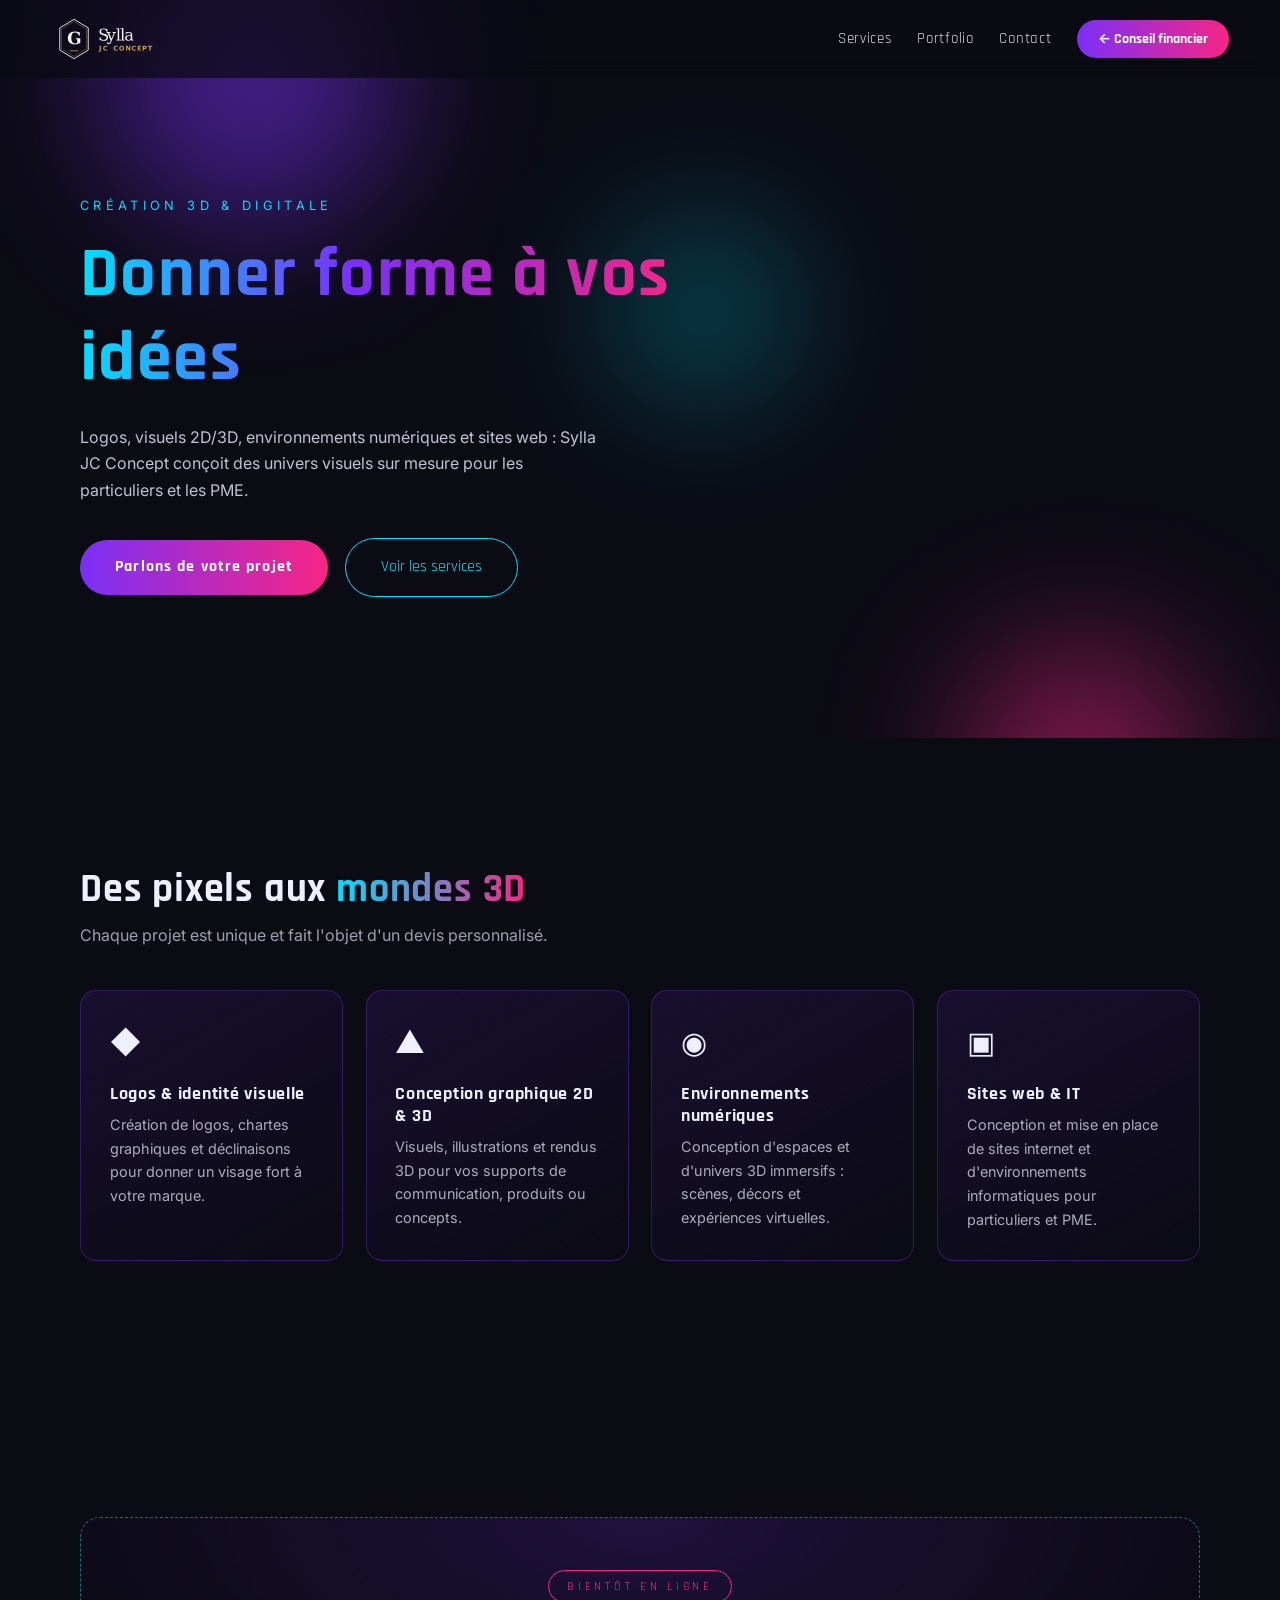
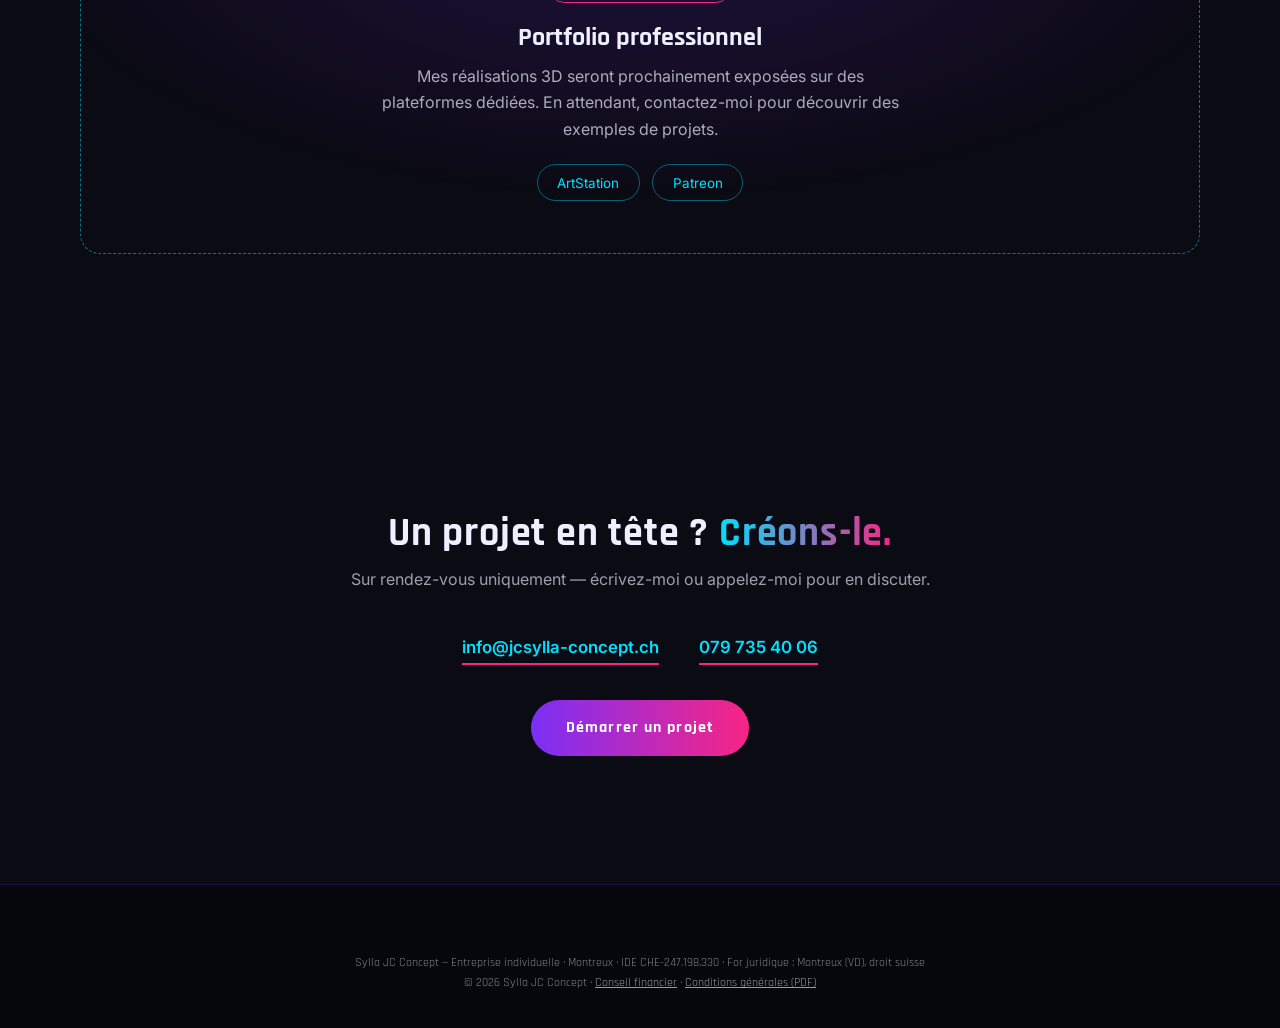
==== creation-3d.html @ 444904c6 "Initial commit" ====
<!DOCTYPE html>
<html lang="fr">
<head>
  <meta charset="UTF-8">
  <meta name="viewport" content="width=device-width, initial-scale=1.0">
  <title>Création 3D &amp; digitale — Sylla JC Concept | Montreux</title>
  <meta name="description" content="Création 3D et digitale à Montreux : logos, identité visuelle, visuels 2D/3D, environnements numériques et sites web pour particuliers et PME.">
  <link rel="icon" type="image/png" href="assets/favicon.png">
  <link rel="preconnect" href="https://fonts.googleapis.com">
  <link href="https://fonts.googleapis.com/css2?family=Playfair+Display:wght@500;600;700&family=Inter:wght@400;600;700&family=Rajdhani:wght@500;600;700&display=swap" rel="stylesheet">
  <link rel="stylesheet" href="css/styles.css">
</head>
<body class="creation-body">

  <nav class="site-nav">
    <a class="nav-logo" href="index.html"><img src="assets/logo-blanc.svg" alt="Sylla JC Concept"></a>
    <a class="nav-link" href="#services">Services</a>
    <a class="nav-link" href="#expo">Portfolio</a>
    <a class="nav-link" href="#contact">Contact</a>
    <a class="nav-cta" href="index.html">← Conseil financier</a>
  </nav>

  <header class="c-hero">
    <span class="blob b1"></span><span class="blob b2"></span><span class="blob b3"></span>
    <div class="container">
      <p class="kicker">Création 3D &amp; digitale</p>
      <h1>Donner forme à vos idées</h1>
      <p>Logos, visuels 2D/3D, environnements numériques et sites web : Sylla JC Concept conçoit des univers visuels sur mesure pour les particuliers et les PME.</p>
      <a class="btn-neon" href="mailto:info@jcsylla-concept.ch?subject=Projet%20cr%C3%A9ation%203D">Parlons de votre projet</a>
      <a class="btn-ghost" href="#services">Voir les services</a>
    </div>
  </header>

  <section id="services">
    <div class="container">
      <h2 class="c-title reveal">Des pixels aux <span>mondes 3D</span></h2>
      <p class="c-sub reveal">Chaque projet est unique et fait l'objet d'un devis personnalisé.</p>

      <div class="c-grid">
        <article class="c-card reveal">
          <div class="icon">◆</div>
          <h3>Logos &amp; identité visuelle</h3>
          <p>Création de logos, chartes graphiques et déclinaisons pour donner un visage fort à votre marque.</p>
        </article>
        <article class="c-card reveal">
          <div class="icon">▲</div>
          <h3>Conception graphique 2D &amp; 3D</h3>
          <p>Visuels, illustrations et rendus 3D pour vos supports de communication, produits ou concepts.</p>
        </article>
        <article class="c-card reveal">
          <div class="icon">◉</div>
          <h3>Environnements numériques</h3>
          <p>Conception d'espaces et d'univers 3D immersifs : scènes, décors et expériences virtuelles.</p>
        </article>
        <article class="c-card reveal">
          <div class="icon">▣</div>
          <h3>Sites web &amp; IT</h3>
          <p>Conception et mise en place de sites internet et d'environnements informatiques pour particuliers et PME.</p>
        </article>
      </div>
    </div>
  </section>

  <section id="expo">
    <div class="container">
      <div class="expo reveal">
        <span class="soon">Bientôt en ligne</span>
        <h3>Portfolio professionnel</h3>
        <p>Mes réalisations 3D seront prochainement exposées sur des plateformes dédiées. En attendant, contactez-moi pour découvrir des exemples de projets.</p>
        <div class="platforms"><span>ArtStation</span><span>Patreon</span></div>
      </div>
    </div>
  </section>

  <section id="contact" class="c-contact">
    <div class="container">
      <h2 class="c-title reveal">Un projet en tête&nbsp;? <span>Créons-le.</span></h2>
      <p class="c-sub reveal" style="margin-inline:auto;">Sur rendez-vous uniquement — écrivez-moi ou appelez-moi pour en discuter.</p>
      <div class="contact-lines reveal">
        <a href="mailto:info@jcsylla-concept.ch">info@jcsylla-concept.ch</a>
        <a href="tel:+41797354006">079 735 40 06</a>
      </div>
      <a class="btn-neon reveal" href="mailto:info@jcsylla-concept.ch?subject=Projet%20cr%C3%A9ation%203D">Démarrer un projet</a>
    </div>
  </section>

  <footer class="site-footer">
    <div class="footer-bottom" style="border-top:none; margin-top:0;">
      Sylla JC Concept — Entreprise individuelle · Montreux · IDE CHE-247.198.330 · For juridique : Montreux (VD), droit suisse<br>
      © 2026 Sylla JC Concept · <a href="index.html">Conseil financier</a> · <a href="docs/conditions-generales.pdf" download>Conditions générales (PDF)</a>
    </div>
  </footer>

  <script src="js/main.js"></script>
</body>
</html>
---- css/styles.css ----
/* ==========================================================
   Sylla JC Concept — conseil financier (principal) + 3D
   Rigueur · Expertise · Précision
   ========================================================== */

:root {
  --navy: #1d3354;
  --navy-dark: #14243c;
  --navy-deep: #0e1a2c;
  --ink: #10151d;
  --paper: #f7f6f2;
  --gold: #c9a35c;
  --gold-light: #e3c78f;
  --grey: #5b6470;
  --line: #e3e0d8;

  --c-bg: #0b0b14;
  --c-violet: #7b2ff7;
  --c-cyan: #00e0ff;
  --c-magenta: #f72585;
  --c-text: #eef0ff;
}

* { margin: 0; padding: 0; box-sizing: border-box; }
html { scroll-behavior: smooth; }
body { font-family: 'Inter', system-ui, sans-serif; line-height: 1.65; overflow-x: hidden; }
img { max-width: 100%; display: block; }
a { text-decoration: none; color: inherit; }
.container { width: min(1120px, 92%); margin-inline: auto; }
section { padding: 8rem 0; }
h1, h2, h3 { line-height: 1.2; }

/* ===== Animations : entrées gauche / droite / bas ===== */
.reveal, .reveal-l, .reveal-r {
  opacity: 0;
  transition: opacity .9s cubic-bezier(.22,.61,.36,1), transform .9s cubic-bezier(.22,.61,.36,1);
}
.reveal { transform: translateY(30px); }
.reveal-l { transform: translateX(-70px); }
.reveal-r { transform: translateX(70px); }
.reveal.visible, .reveal-l.visible, .reveal-r.visible { opacity: 1; transform: none; }
.d1 { transition-delay: .12s; } .d2 { transition-delay: .24s; }
.d3 { transition-delay: .36s; } .d4 { transition-delay: .48s; }
@media (prefers-reduced-motion: reduce) {
  .reveal, .reveal-l, .reveal-r { opacity: 1; transform: none; transition: none; }
}

/* ===== En-têtes de section alternés ===== */
.section-head { max-width: 640px; margin-bottom: 3.4rem; }
.section-head.right { margin-left: auto; text-align: right; }
.section-head.right .gold-rule { margin-left: auto; }
.section-head.center { margin-inline: auto; text-align: center; }
.section-head.center .gold-rule { margin-inline: auto; }
.section-title { font-family: 'Playfair Display', serif; font-size: clamp(1.7rem, 3.2vw, 2.5rem); color: var(--navy-dark); margin-bottom: .6rem; }
.section-sub { color: var(--grey); }
.gold-rule { width: 56px; height: 3px; background: var(--gold); margin-bottom: 1.2rem; border-radius: 2px; }

/* ==================== NAVIGATION ==================== */
.site-nav {
  position: fixed; top: 0; left: 0; right: 0; z-index: 100;
  display: flex; align-items: center; gap: 1.6rem;
  padding: 1rem 4%;
  transition: background .35s, box-shadow .35s, padding .35s;
}
.site-nav.scrolled { background: rgba(20,36,60,.94); backdrop-filter: blur(12px); box-shadow: 0 6px 24px rgba(0,0,0,.28); padding: .6rem 4%; }
.site-nav .nav-logo { margin-right: auto; display: flex; align-items: center; }
.site-nav .nav-logo img { height: 46px; width: auto; transition: transform .3s; }
.site-nav .nav-logo:hover img { transform: scale(1.04); }
.site-nav a.nav-link { position: relative; font-size: .92rem; letter-spacing: .05em; color: rgba(255,255,255,.85); padding: .2rem 0; }
.site-nav a.nav-link::after { content: ""; position: absolute; left: 0; bottom: -3px; width: 0; height: 2px; background: var(--gold); transition: width .3s; }
.site-nav a.nav-link:hover { color: #fff; }
.site-nav a.nav-link:hover::after { width: 100%; }
.nav-cta { background: var(--gold); color: var(--navy-dark); font-size: .85rem; font-weight: 700; padding: .5rem 1.3rem; border-radius: 999px; transition: transform .25s, box-shadow .25s; white-space: nowrap; }
.nav-cta:hover { transform: translateY(-2px); box-shadow: 0 8px 20px rgba(201,163,92,.45); }
@media (max-width: 900px) { .site-nav .nav-link { display: none; } }

/* ==================== HERO ==================== */
.hero {
  position: relative; min-height: 100vh; display: flex; align-items: center;
  background: linear-gradient(155deg, #24406b 0%, var(--navy-dark) 55%, var(--navy-deep) 100%);
  color: #fff; overflow: hidden; padding: 7rem 0 5rem;
}
#hero-canvas { position: absolute; inset: 0; width: 100%; height: 100%; }
.hero .container { position: relative; z-index: 2; }
.hero .kicker { color: var(--gold); letter-spacing: .32em; text-transform: uppercase; font-size: .8rem; margin-bottom: 1.1rem; }
.hero h1 { font-family: 'Playfair Display', serif; font-size: clamp(2.3rem, 5.2vw, 4rem); font-weight: 600; max-width: 18ch; }
.hero h1 em { font-style: normal; color: var(--gold-light); }
.hero p.lead { margin: 1.5rem 0 2.4rem; max-width: 58ch; color: rgba(255,255,255,.85); font-size: 1.06rem; }
.hero-values { display: flex; flex-wrap: wrap; gap: .7rem; margin-bottom: 2.2rem; }
.hero-values span { border: 1px solid rgba(201,163,92,.45); color: var(--gold-light); font-size: .82rem; letter-spacing: .14em; text-transform: uppercase; border-radius: 999px; padding: .4rem 1.1rem; }
.badge-distance {
  display: inline-flex; align-items: center; gap: .55rem;
  background: rgba(201,163,92,.13); border: 1px solid rgba(201,163,92,.5); color: var(--gold);
  border-radius: 999px; padding: .5rem 1.2rem; font-size: .87rem; letter-spacing: .07em; margin-bottom: 1.5rem;
}
.badge-distance .dot { width: 9px; height: 9px; border-radius: 50%; background: #63d98c; box-shadow: 0 0 0 0 rgba(99,217,140,.6); animation: ping 2s infinite; }
@keyframes ping { 70% { box-shadow: 0 0 0 9px rgba(99,217,140,0); } 100% { box-shadow: 0 0 0 0 rgba(99,217,140,0); } }
.btn-gold {
  display: inline-block; background: var(--gold); color: var(--navy-dark);
  padding: .95rem 2.3rem; border-radius: 999px; font-weight: 700; letter-spacing: .04em;
  transition: transform .25s, box-shadow .25s;
}
.btn-gold:hover { transform: translateY(-3px); box-shadow: 0 12px 30px rgba(201,163,92,.45); }
.btn-line { display: inline-block; border: 1px solid rgba(255,255,255,.5); color: #fff; padding: .95rem 2.1rem; border-radius: 999px; margin-left: .8rem; transition: background .25s, border-color .25s; }
.btn-line:hover { background: rgba(255,255,255,.12); border-color: #fff; }
.scroll-hint { position: absolute; bottom: 2rem; left: 50%; transform: translateX(-50%); z-index: 2; color: rgba(255,255,255,.6); font-size: 1.4rem; animation: bob 2s ease-in-out infinite; }
@keyframes bob { 50% { transform: translate(-50%, 10px); } }

/* ==================== STATS ==================== */
.stats { background: var(--navy-deep); color: #fff; padding: 3.4rem 0; border-top: 1px solid rgba(201,163,92,.25); }
.stats .container { display: grid; grid-template-columns: repeat(auto-fit, minmax(200px, 1fr)); gap: 2rem; text-align: center; }
.stat .num { font-family: 'Playfair Display', serif; font-size: 2.6rem; color: var(--gold); }
.stat .lbl { font-size: .85rem; letter-spacing: .1em; text-transform: uppercase; color: rgba(255,255,255,.7); }

/* ==================== CORPS ==================== */
.finance-body { background: var(--paper); color: var(--ink); }
.alt-bg { background: #efede7; }

/* Prestations */
.cards { display: grid; grid-template-columns: repeat(auto-fit, minmax(290px, 1fr)); gap: 1.6rem; }
.card {
  position: relative; background: #fff; border: 1px solid var(--line); border-radius: 16px; padding: 2.1rem 1.9rem;
  transition: transform .35s cubic-bezier(.22,.61,.36,1), box-shadow .35s; display: flex; flex-direction: column; overflow: hidden;
}
.card::before { content: ""; position: absolute; inset: 0 0 auto 0; height: 4px; background: linear-gradient(90deg, var(--gold), var(--gold-light)); transform: scaleX(0); transform-origin: left; transition: transform .4s; }
.card:hover { transform: translateY(-8px); box-shadow: 0 18px 44px rgba(29,51,84,.16); }
.card:hover::before { transform: scaleX(1); }
.card.featured::before { transform: scaleX(1); }
.card .c-icon { font-size: 1.7rem; color: var(--gold); margin-bottom: .8rem; }
.card h3 { color: var(--navy-dark); font-size: 1.14rem; margin-bottom: .6rem; }
.card ul { list-style: none; margin: .4rem 0 1.3rem; }
.card ul li { padding-left: 1.2rem; position: relative; font-size: .92rem; color: var(--grey); margin-bottom: .3rem; }
.card ul li::before { content: "—"; position: absolute; left: 0; color: var(--gold); }
.price { margin-top: auto; font-family: 'Playfair Display', serif; font-size: 1.6rem; color: var(--navy); }
.price small { font-family: 'Inter', sans-serif; font-size: .78rem; color: var(--grey); display: block; }
.price.devis { font-size: 1.1rem; letter-spacing: .06em; }
.pricing-note { margin-top: 2rem; font-size: .9rem; color: var(--grey); font-style: italic; text-align: center; }

/* Étapes */
.steps { counter-reset: step; display: grid; grid-template-columns: repeat(auto-fit, minmax(240px, 1fr)); gap: 1.6rem; margin-top: 2rem; }
.step { background: #fff; border: 1px solid var(--line); border-radius: 16px; padding: 1.8rem; position: relative; transition: transform .3s, box-shadow .3s; }
.step:hover { transform: translateY(-6px); box-shadow: 0 14px 34px rgba(29,51,84,.12); }
.step::before {
  counter-increment: step; content: counter(step, decimal-leading-zero);
  display: inline-flex; align-items: center; justify-content: center;
  min-width: 2.6rem; height: 2.6rem; border-radius: 8px; padding: 0 .5rem;
  background: var(--navy); color: var(--gold); font-weight: 700; letter-spacing: .08em; margin-bottom: 1rem;
}
.step h3 { font-size: 1rem; color: var(--navy-dark); margin-bottom: .4rem; }
.step p { font-size: .9rem; color: var(--grey); }

.dl-box {
  margin-top: 3rem; display: flex; flex-wrap: wrap; align-items: center; gap: 1.4rem;
  background: linear-gradient(135deg, var(--navy), var(--navy-dark)); color: #fff;
  border-radius: 18px; padding: 2rem 2.3rem;
}
.dl-box .dl-txt { flex: 1; min-width: 240px; }
.dl-box h3 { color: var(--gold-light); font-size: 1.15rem; margin-bottom: .3rem; }
.dl-box p { font-size: .92rem; color: rgba(255,255,255,.8); }
.btn-dl {
  display: inline-flex; align-items: center; gap: .6rem; background: var(--gold); color: var(--navy-dark);
  padding: .9rem 1.9rem; border-radius: 999px; font-weight: 700; transition: transform .25s, box-shadow .25s; white-space: nowrap;
}
.btn-dl:hover { transform: translateY(-3px); box-shadow: 0 10px 26px rgba(201,163,92,.45); }

/* ==================== EXPERTISE (3 piliers + outils) ==================== */
.expertise { background: linear-gradient(165deg, var(--navy-dark), var(--navy-deep)); color: #fff; }
.expertise .section-title { color: #fff; }
.expertise .section-sub { color: rgba(255,255,255,.7); }
.pillars { display: grid; grid-template-columns: repeat(auto-fit, minmax(280px, 1fr)); gap: 1.6rem; }
.pillar {
  border: 1px solid rgba(201,163,92,.3); border-radius: 16px; padding: 2rem 1.8rem;
  background: rgba(255,255,255,.04); transition: transform .3s, border-color .3s, background .3s;
}
.pillar:hover { transform: translateY(-6px); border-color: var(--gold); background: rgba(255,255,255,.07); }
.pillar .p-icon { font-size: 1.7rem; color: var(--gold); margin-bottom: .9rem; }
.pillar h3 { font-size: 1.1rem; color: var(--gold-light); margin-bottom: .6rem; letter-spacing: .03em; }
.pillar p { font-size: .91rem; color: rgba(255,255,255,.78); margin-bottom: 1.2rem; }
.tools { display: flex; flex-wrap: wrap; gap: .45rem; }
.tools span {
  font-size: .76rem; letter-spacing: .05em; font-weight: 600;
  border: 1px solid rgba(201,163,92,.5); color: var(--gold-light);
  border-radius: 6px; padding: .28rem .7rem; background: rgba(201,163,92,.08);
}
.pillar.creative .tools span { border-color: rgba(0,224,255,.45); color: var(--c-cyan); background: rgba(123,47,247,.12); }
.pillar.creative h3 { background: linear-gradient(90deg, var(--c-cyan), var(--c-magenta)); -webkit-background-clip: text; background-clip: text; color: transparent; }

/* ==================== À PROPOS ==================== */
.about-grid { display: grid; grid-template-columns: minmax(240px, 340px) 1fr; gap: 3.5rem; align-items: start; }
.about-photo { position: relative; }
.about-photo img { border-radius: 20px; box-shadow: 0 20px 50px rgba(20,36,60,.28); }
.about-photo::after { content: ""; position: absolute; inset: 14px -14px auto 14px; height: calc(100% - 76px); border: 2px solid var(--gold); border-radius: 20px; z-index: -1; }
.about-name { font-family: 'Playfair Display', serif; font-size: 1.3rem; color: var(--navy-dark); margin-top: 1.6rem; }
.about-role { font-size: .85rem; letter-spacing: .1em; text-transform: uppercase; color: var(--gold); }
.langs { margin-top: .8rem; display: flex; flex-wrap: wrap; gap: .45rem; }
.langs span { font-size: .78rem; background: #fff; border: 1px solid var(--line); border-radius: 999px; padding: .25rem .8rem; color: var(--grey); }
.about-text p { color: var(--grey); margin-bottom: 1rem; max-width: 66ch; }
.about-text strong { color: var(--navy-dark); }
@media (max-width: 860px) { .about-grid { grid-template-columns: 1fr; } .about-photo { max-width: 300px; } }

/* Timeline alternée gauche / droite */
.timeline-alt { position: relative; margin-top: 3.4rem; }
.timeline-alt::before {
  content: ""; position: absolute; top: 0; bottom: 0; left: 50%;
  width: 2px; background: linear-gradient(var(--gold), var(--line)); transform: translateX(-50%);
}
.tl-item { position: relative; width: 50%; padding: 0 2.6rem 2.8rem; }
.tl-item:nth-child(odd) { left: 0; text-align: right; }
.tl-item:nth-child(even) { left: 50%; text-align: left; }
.tl-item::before {
  content: ""; position: absolute; top: .4rem; width: 1rem; height: 1rem; border-radius: 50%;
  background: var(--gold); border: 3px solid var(--paper); box-shadow: 0 0 0 2px var(--gold);
}
.tl-item:nth-child(odd)::before { right: -.56rem; }
.tl-item:nth-child(even)::before { left: -.56rem; }
.tl-item .t-date { font-size: .78rem; letter-spacing: .14em; text-transform: uppercase; color: var(--gold); font-weight: 700; }
.tl-item h3 { color: var(--navy-dark); font-size: 1.03rem; margin: .15rem 0 .3rem; }
.tl-item p { color: var(--grey); font-size: .9rem; }
@media (max-width: 760px) {
  .timeline-alt::before { left: .5rem; }
  .tl-item, .tl-item:nth-child(odd), .tl-item:nth-child(even) { width: 100%; left: 0; text-align: left; padding: 0 0 2.4rem 2.4rem; }
  .tl-item:nth-child(odd)::before, .tl-item:nth-child(even)::before { left: -.06rem; right: auto; }
}

/* ==================== CADRE & CONFIANCE ==================== */
.trust { background: var(--navy-dark); color: rgba(255,255,255,.85); }
.trust .section-title { color: #fff; }
.trust .section-sub { color: rgba(255,255,255,.7); }
.trust-grid { display: grid; grid-template-columns: repeat(auto-fit, minmax(240px, 1fr)); gap: 1.6rem; }
.trust-card { background: rgba(255,255,255,.05); border: 1px solid rgba(201,163,92,.3); border-radius: 16px; padding: 1.8rem; transition: transform .3s, background .3s; }
.trust-card:hover { transform: translateY(-5px); background: rgba(255,255,255,.09); }
.trust-card .t-icon { font-size: 1.5rem; color: var(--gold); margin-bottom: .7rem; }
.trust-card h3 { color: #fff; font-size: 1.03rem; margin-bottom: .45rem; }
.trust-card p { font-size: .89rem; color: rgba(255,255,255,.75); }
.trust-note { margin-top: 2.2rem; font-size: .84rem; color: rgba(255,255,255,.6); max-width: 72ch; }
.trust-note a { color: var(--gold-light); text-decoration: underline; }

/* ==================== TEASER 3D ==================== */
.teaser-3d {
  position: relative; overflow: hidden; color: #fff; padding: 5rem 0;
  background: radial-gradient(120% 160% at 85% 10%, #2b0a53 0%, #12041f 55%, #06010d 100%);
}
.blob { position: absolute; border-radius: 50%; filter: blur(70px); opacity: .5; animation: drift 11s ease-in-out infinite alternate; }
.blob.b1 { width: 300px; height: 300px; background: var(--c-violet); top: -10%; left: 8%; }
.blob.b2 { width: 240px; height: 240px; background: var(--c-magenta); bottom: -20%; right: 6%; animation-delay: -4s; }
.blob.b3 { width: 180px; height: 180px; background: var(--c-cyan); top: 30%; right: 38%; opacity: .3; animation-delay: -8s; }
@keyframes drift { to { transform: translate(46px, -36px) scale(1.15); } }
.teaser-3d .container { position: relative; z-index: 2; display: flex; flex-wrap: wrap; align-items: center; gap: 2rem; }
.teaser-3d .tz-txt { flex: 1; min-width: 260px; }
.teaser-3d .kicker { font-family: 'Rajdhani', sans-serif; letter-spacing: .3em; text-transform: uppercase; font-size: .78rem; color: var(--c-cyan); margin-bottom: .5rem; }
.teaser-3d h2 { font-family: 'Rajdhani', sans-serif; font-size: clamp(1.6rem, 3.4vw, 2.4rem); font-weight: 700;
  background: linear-gradient(90deg, var(--c-cyan), var(--c-violet), var(--c-magenta)); -webkit-background-clip: text; background-clip: text; color: transparent; }
.teaser-3d p { color: rgba(238,240,255,.75); font-size: .95rem; margin-top: .6rem; max-width: 55ch; }
.btn-neon {
  display: inline-block; padding: .9rem 2.2rem; border-radius: 999px; font-weight: 700; letter-spacing: .07em;
  background: linear-gradient(90deg, var(--c-violet), var(--c-magenta)); color: #fff;
  transition: transform .25s, box-shadow .25s; white-space: nowrap;
}
.btn-neon:hover { transform: translateY(-3px); box-shadow: 0 10px 32px rgba(247,37,133,.5); }

/* ==================== CONTACT ==================== */
.f-contact { text-align: center; }
.contact-lines { display: flex; flex-wrap: wrap; justify-content: center; gap: 1rem 2.5rem; margin: 1.8rem 0 2.2rem; font-size: 1.05rem; }
.contact-lines a { color: var(--navy); font-weight: 600; border-bottom: 2px solid var(--gold); padding-bottom: 2px; transition: color .25s; }
.contact-lines a:hover { color: var(--gold); }

/* ==================== PAGE CRÉATION 3D ==================== */
.creation-body { background: var(--c-bg); color: var(--c-text); font-family: 'Rajdhani', 'Inter', sans-serif; }
.creation-body .site-nav { background: rgba(11,11,20,.72); backdrop-filter: blur(10px); }
.creation-body .site-nav.scrolled { background: rgba(11,11,20,.92); }
.creation-body .nav-cta { background: linear-gradient(90deg, var(--c-violet), var(--c-magenta)); color: #fff; }

.c-hero { position: relative; min-height: 82vh; display: flex; align-items: center; overflow: hidden; padding: 7rem 0 5rem; }
.c-hero .container { position: relative; z-index: 2; }
.c-hero .kicker { letter-spacing: .34em; text-transform: uppercase; font-size: .8rem; color: var(--c-cyan); margin-bottom: 1rem; }
.c-hero h1 {
  font-size: clamp(2.4rem, 6vw, 4.4rem); font-weight: 700; letter-spacing: .02em; max-width: 16ch;
  background: linear-gradient(90deg, var(--c-cyan) 0%, var(--c-violet) 45%, var(--c-magenta) 100%);
  -webkit-background-clip: text; background-clip: text; color: transparent;
}
.c-hero p { margin: 1.4rem 0 2.2rem; max-width: 52ch; color: rgba(238,240,255,.8); font-family: 'Inter', sans-serif; }
.btn-ghost { display: inline-block; padding: .95rem 2.2rem; border-radius: 999px; border: 1px solid var(--c-cyan); color: var(--c-cyan); margin-left: .8rem; transition: background .25s; }
.btn-ghost:hover { background: rgba(0,224,255,.1); }

.c-title { font-size: clamp(1.7rem, 3.4vw, 2.5rem); font-weight: 700; letter-spacing: .02em; margin-bottom: .5rem; }
.c-title span { background: linear-gradient(90deg, var(--c-cyan), var(--c-magenta)); -webkit-background-clip: text; background-clip: text; color: transparent; }
.c-sub { color: rgba(238,240,255,.65); font-family: 'Inter', sans-serif; max-width: 60ch; margin-bottom: 2.6rem; }

.c-grid { display: grid; grid-template-columns: repeat(auto-fit, minmax(240px, 1fr)); gap: 1.4rem; }
.c-card {
  border: 1px solid rgba(123,47,247,.35); border-radius: 16px; padding: 1.8rem;
  background: linear-gradient(150deg, rgba(123,47,247,.12), rgba(11,11,20,.4));
  transition: transform .3s, border-color .3s, box-shadow .3s;
}
.c-card:hover { transform: translateY(-6px); border-color: var(--c-cyan); box-shadow: 0 14px 40px rgba(0,224,255,.15); }
.c-card .icon { font-size: 1.9rem; margin-bottom: .8rem; }
.c-card h3 { font-size: 1.15rem; letter-spacing: .04em; margin-bottom: .5rem; }
.c-card p { font-family: 'Inter', sans-serif; font-size: .9rem; color: rgba(238,240,255,.7); }

.expo {
  border: 1px dashed rgba(0,224,255,.5); border-radius: 20px; padding: 3.2rem 2rem; text-align: center;
  background: radial-gradient(80% 120% at 50% 0%, rgba(123,47,247,.18), transparent 70%);
}
.expo .soon { display: inline-block; font-size: .78rem; letter-spacing: .3em; text-transform: uppercase; color: var(--c-magenta); border: 1px solid var(--c-magenta); border-radius: 999px; padding: .35rem 1.1rem; margin-bottom: 1.2rem; animation: pulse 2.2s ease-in-out infinite; }
@keyframes pulse { 50% { opacity: .5; } }
.expo h3 { font-size: 1.6rem; margin-bottom: .6rem; }
.expo p { font-family: 'Inter', sans-serif; color: rgba(238,240,255,.7); max-width: 52ch; margin-inline: auto; }
.expo .platforms { margin-top: 1.4rem; display: flex; justify-content: center; gap: .8rem; flex-wrap: wrap; }
.expo .platforms span { font-family: 'Inter', sans-serif; font-size: .84rem; border: 1px solid rgba(0,224,255,.4); color: var(--c-cyan); border-radius: 999px; padding: .4rem 1.2rem; }

.c-contact { text-align: center; }
.c-contact .contact-lines a { color: var(--c-cyan); border-bottom: 2px solid var(--c-magenta); font-family: 'Inter', sans-serif; }

/* ==================== FOOTER ==================== */
.site-footer { padding: 3rem 4% 2.2rem; font-size: .84rem; }
.finance-body .site-footer { background: #101c2e; color: rgba(255,255,255,.65); }
.creation-body .site-footer { background: #06060d; color: rgba(238,240,255,.5); border-top: 1px solid rgba(123,47,247,.2); }
.footer-grid { width: min(1120px, 100%); margin-inline: auto; display: grid; grid-template-columns: repeat(auto-fit, minmax(220px, 1fr)); gap: 2rem; text-align: left; }
.footer-grid h4 { color: var(--gold-light); font-size: .82rem; letter-spacing: .16em; text-transform: uppercase; margin-bottom: .7rem; }
.footer-grid p, .footer-grid a { color: rgba(255,255,255,.65); display: block; margin-bottom: .3rem; }
.footer-grid a:hover { color: var(--gold-light); }
.footer-logo { height: 40px; width: auto; margin-bottom: .8rem; }
.footer-bottom { width: min(1120px, 100%); margin: 2.2rem auto 0; padding-top: 1.2rem; border-top: 1px solid rgba(255,255,255,.12); text-align: center; font-size: .78rem; color: rgba(255,255,255,.5); }
.footer-bottom a { text-decoration: underline; color: rgba(255,255,255,.6); }
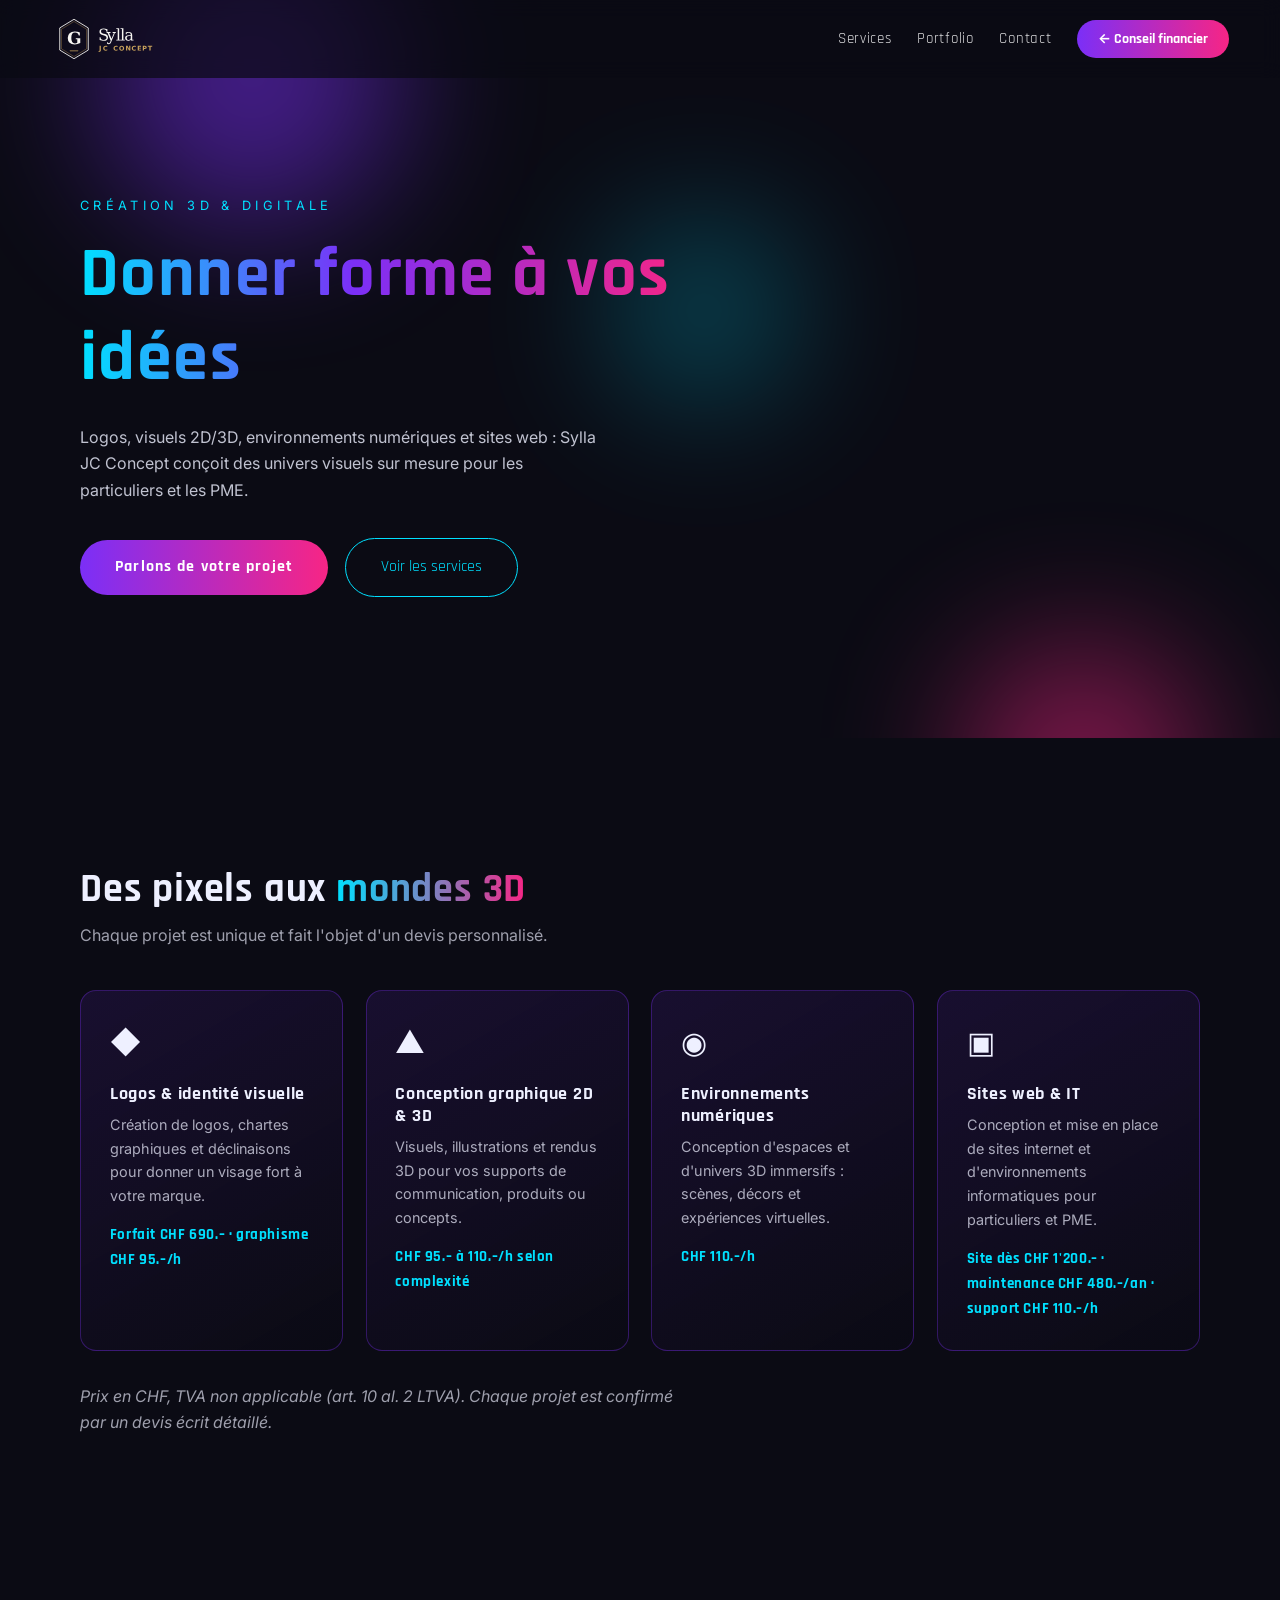
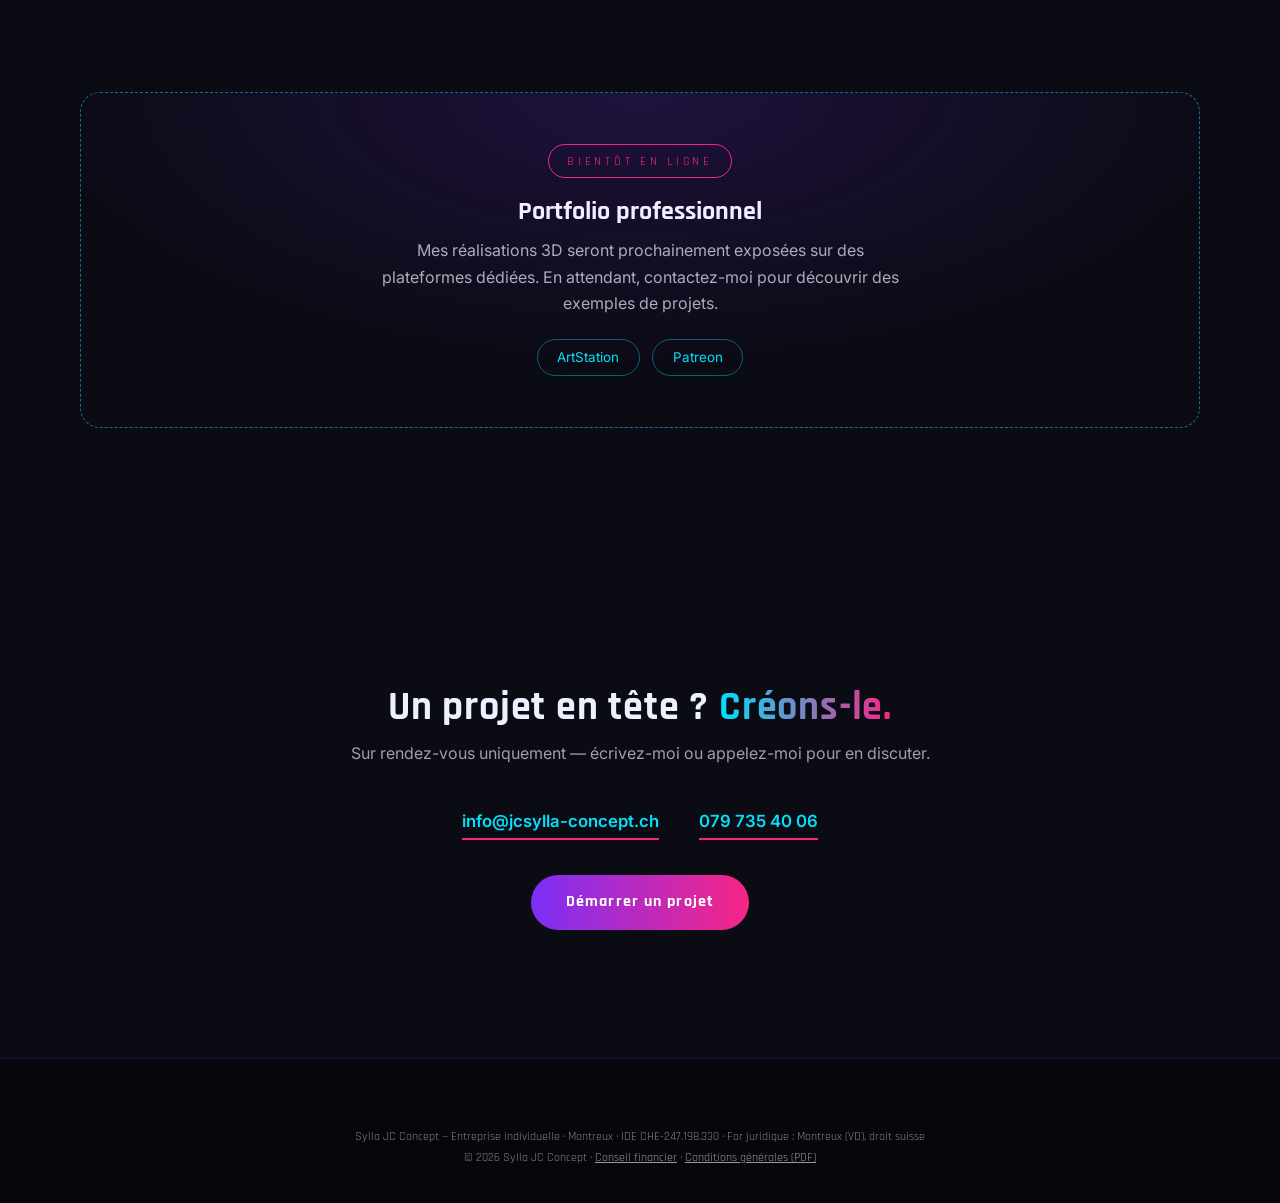
==== commit d3771c3a: "New commit message" ====
--- a/creation-3d.html
+++ b/creation-3d.html
@@ -41,23 +41,28 @@
           <div class="icon">◆</div>
           <h3>Logos &amp; identité visuelle</h3>
           <p>Création de logos, chartes graphiques et déclinaisons pour donner un visage fort à votre marque.</p>
+          <p class="c-price">Forfait CHF 690.– · graphisme CHF 95.–/h</p>
         </article>
         <article class="c-card reveal">
           <div class="icon">▲</div>
           <h3>Conception graphique 2D &amp; 3D</h3>
           <p>Visuels, illustrations et rendus 3D pour vos supports de communication, produits ou concepts.</p>
+          <p class="c-price">CHF 95.– à 110.–/h selon complexité</p>
         </article>
         <article class="c-card reveal">
           <div class="icon">◉</div>
           <h3>Environnements numériques</h3>
           <p>Conception d'espaces et d'univers 3D immersifs : scènes, décors et expériences virtuelles.</p>
+          <p class="c-price">CHF 110.–/h</p>
         </article>
         <article class="c-card reveal">
           <div class="icon">▣</div>
           <h3>Sites web &amp; IT</h3>
           <p>Conception et mise en place de sites internet et d'environnements informatiques pour particuliers et PME.</p>
+          <p class="c-price">Site dès CHF 1'200.– · maintenance CHF 480.–/an · support CHF 110.–/h</p>
         </article>
       </div>
+      <p class="c-sub reveal" style="margin-top:2rem; margin-bottom:0; font-style:italic;">Prix en CHF, TVA non applicable (art. 10 al. 2 LTVA). Chaque projet est confirmé par un devis écrit détaillé.</p>
     </div>
   </section>
 
--- a/css/styles.css
+++ b/css/styles.css
@@ -296,6 +296,7 @@
 .c-card .icon { font-size: 1.9rem; margin-bottom: .8rem; }
 .c-card h3 { font-size: 1.15rem; letter-spacing: .04em; margin-bottom: .5rem; }
 .c-card p { font-family: 'Inter', sans-serif; font-size: .9rem; color: rgba(238,240,255,.7); }
+.c-card .c-price { margin-top: .9rem; font-family: 'Rajdhani', sans-serif; font-size: .95rem; font-weight: 700; letter-spacing: .04em; color: var(--c-cyan); }
 
 .expo {
   border: 1px dashed rgba(0,224,255,.5); border-radius: 20px; padding: 3.2rem 2rem; text-align: center;
